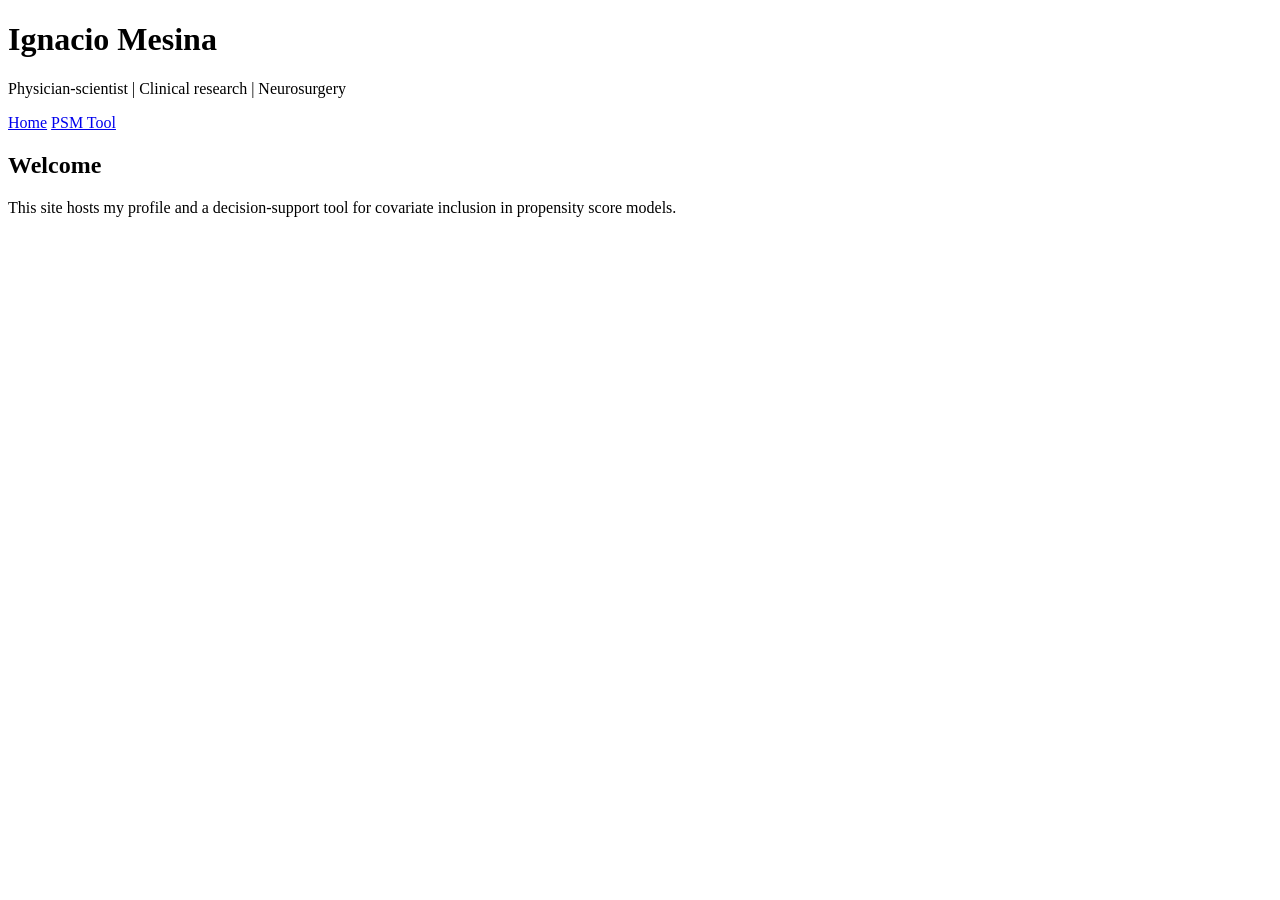
==== index.html @ d2e2aa37 "Create index.html" ====
<!DOCTYPE html>
<html lang="en">
<head>
  <meta charset="UTF-8">
  <meta name="viewport" content="width=device-width, initial-scale=1.0">
  <title>Ignacio Mesina</title>
  <link rel="stylesheet" href="style.css">
</head>
<body>
  <header>
    <h1>Ignacio Mesina</h1>
    <p>Physician-scientist | Clinical research | Neurosurgery</p>
    <nav>
      <a href="index.html">Home</a>
      <a href="psm-tool.html">PSM Tool</a>
    </nav>
  </header>

  <main>
    <section>
      <h2>Welcome</h2>
      <p>This site hosts my profile and a decision-support tool for covariate inclusion in propensity score models.</p>
    </section>
  </main>
</body>
</html>
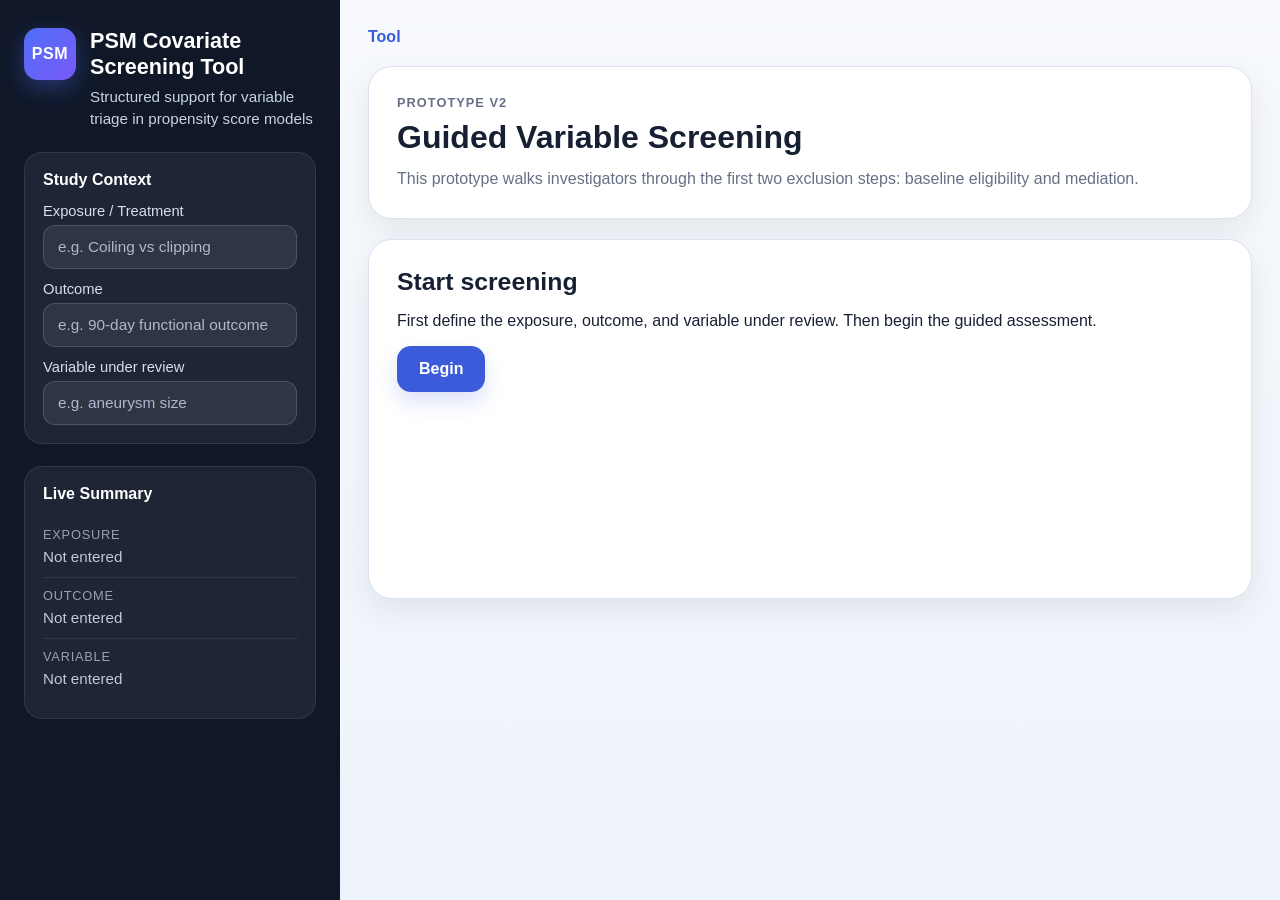
==== commit 091657ac: "Update index.html v1.1" ====
--- a/index.html
+++ b/index.html
@@ -1,26 +1,126 @@
 <!DOCTYPE html>
 <html lang="en">
 <head>
-  <meta charset="UTF-8">
-  <meta name="viewport" content="width=device-width, initial-scale=1.0">
-  <title>Ignacio Mesina</title>
-  <link rel="stylesheet" href="style.css">
+  <meta charset="UTF-8" />
+  <meta name="viewport" content="width=device-width, initial-scale=1.0" />
+  <title>PSM Covariate Screening Tool</title>
+  <link rel="stylesheet" href="style.css" />
 </head>
 <body>
-  <header>
-    <h1>Ignacio Mesina</h1>
-    <p>Physician-scientist | Clinical research | Neurosurgery</p>
-    <nav>
-      <a href="index.html">Home</a>
-      <a href="psm-tool.html">PSM Tool</a>
-    </nav>
-  </header>
+  <div class="app-shell">
+    <aside class="sidebar">
+      <div class="brand">
+        <div class="brand-badge">PSM</div>
+        <div>
+          <h1>PSM Covariate Screening Tool</h1>
+          <p class="brand-subtitle">Structured support for variable triage in propensity score models</p>
+        </div>
+      </div>
 
-  <main>
-    <section>
-      <h2>Welcome</h2>
-      <p>This site hosts my profile and a decision-support tool for covariate inclusion in propensity score models.</p>
-    </section>
-  </main>
+      <div class="context-card">
+        <h2>Study Context</h2>
+
+        <label for="exposure">Exposure / Treatment</label>
+        <input
+          type="text"
+          id="exposure"
+          placeholder="e.g. Coiling vs clipping"
+        />
+
+        <label for="outcome">Outcome</label>
+        <input
+          type="text"
+          id="outcome"
+          placeholder="e.g. 90-day functional outcome"
+        />
+
+        <label for="variableName">Variable under review</label>
+        <input
+          type="text"
+          id="variableName"
+          placeholder="e.g. aneurysm size"
+        />
+      </div>
+
+      <div class="live-context">
+        <h2>Live Summary</h2>
+        <div class="summary-row">
+          <span class="summary-label">Exposure</span>
+          <span id="liveExposure" class="summary-value muted">Not entered</span>
+        </div>
+        <div class="summary-row">
+          <span class="summary-label">Outcome</span>
+          <span id="liveOutcome" class="summary-value muted">Not entered</span>
+        </div>
+        <div class="summary-row">
+          <span class="summary-label">Variable</span>
+          <span id="liveVariable" class="summary-value muted">Not entered</span>
+        </div>
+      </div>
+    </aside>
+
+    <main class="main-content">
+      <header class="topbar">
+        <nav>
+          <a href="index.html" class="active">Tool</a>
+        </nav>
+      </header>
+
+      <section class="hero-card">
+        <p class="eyebrow">Prototype v2</p>
+        <h2>Guided Variable Screening</h2>
+        <p>
+          This prototype walks investigators through the first two exclusion steps:
+          baseline eligibility and mediation.
+        </p>
+      </section>
+
+      <section class="flow-card">
+        <div id="introStep" class="step active">
+          <h3>Start screening</h3>
+          <p>
+            First define the exposure, outcome, and variable under review. Then begin the guided assessment.
+          </p>
+          <button id="startBtn" class="primary-btn">Begin</button>
+        </div>
+
+        <div id="step1" class="step hidden">
+          <div class="step-meta">Step 1 of 2</div>
+          <h3>Baseline check</h3>
+          <p class="question">
+            Does the variable reflect baseline status or a clinical feature already established when treatment selection occurred?
+          </p>
+          <p class="help-text">
+            If the variable arose only after treatment initiation or was defined using post-treatment information, it should not be included in the propensity score model.
+          </p>
+
+          <div class="button-group">
+            <button class="answer-btn" onclick="handleStep1('yes')">Yes</button>
+            <button class="answer-btn secondary" onclick="handleStep1('no')">No</button>
+          </div>
+        </div>
+
+        <div id="step2" class="step hidden">
+          <div class="step-meta">Step 2 of 2</div>
+          <h3>Mediator check</h3>
+          <p class="question">
+            Is the variable part of the mechanism through which treatment may affect the outcome?
+          </p>
+          <p class="help-text">
+            If yes, the variable may function as a mediator and should not be included in the propensity score model.
+          </p>
+
+          <div class="button-group">
+            <button class="answer-btn" onclick="handleStep2('yes')">Yes</button>
+            <button class="answer-btn secondary" onclick="handleStep2('no')">No</button>
+          </div>
+        </div>
+
+        <div id="resultCard" class="result-card hidden"></div>
+      </section>
+    </main>
+  </div>
+
+  <script src="script.js"></script>
 </body>
 </html>
--- a/style.css
+++ b/style.css
@@ -0,0 +1,373 @@
+:root {
+  --bg: #f5f7fb;
+  --panel: #ffffff;
+  --panel-soft: #eef2ff;
+  --text: #172033;
+  --muted: #667085;
+  --accent: #3b5bdb;
+  --accent-dark: #2f4ac4;
+  --border: #dbe2f0;
+  --success-bg: #ecfdf3;
+  --success-border: #9fe3b3;
+  --danger-bg: #fff1f2;
+  --danger-border: #f4b5bf;
+  --shadow: 0 12px 30px rgba(20, 28, 48, 0.08);
+  --radius: 18px;
+}
+
+* {
+  box-sizing: border-box;
+}
+
+body {
+  margin: 0;
+  font-family: Inter, Arial, sans-serif;
+  background: linear-gradient(180deg, #f7f9fc 0%, #eef3fb 100%);
+  color: var(--text);
+}
+
+.app-shell {
+  display: grid;
+  grid-template-columns: 340px 1fr;
+  min-height: 100vh;
+}
+
+.sidebar {
+  background: #101828;
+  color: #ffffff;
+  padding: 28px 24px;
+  display: flex;
+  flex-direction: column;
+  gap: 22px;
+}
+
+.brand {
+  display: flex;
+  gap: 14px;
+  align-items: flex-start;
+}
+
+.brand h1 {
+  font-size: 1.35rem;
+  margin: 0;
+  line-height: 1.2;
+}
+
+.brand-subtitle {
+  margin: 6px 0 0 0;
+  color: #c7d2e5;
+  font-size: 0.95rem;
+  line-height: 1.45;
+}
+
+.brand-badge {
+  width: 52px;
+  height: 52px;
+  border-radius: 14px;
+  background: linear-gradient(135deg, #4f6ef7, #7a5af8);
+  display: flex;
+  align-items: center;
+  justify-content: center;
+  font-weight: 800;
+  letter-spacing: 0.04em;
+  box-shadow: 0 8px 22px rgba(79, 110, 247, 0.35);
+  flex-shrink: 0;
+}
+
+.context-card,
+.live-context {
+  background: rgba(255, 255, 255, 0.06);
+  border: 1px solid rgba(255, 255, 255, 0.09);
+  border-radius: var(--radius);
+  padding: 18px;
+  backdrop-filter: blur(8px);
+}
+
+.context-card h2,
+.live-context h2 {
+  margin: 0 0 14px 0;
+  font-size: 1rem;
+}
+
+label {
+  display: block;
+  margin: 12px 0 6px 0;
+  font-size: 0.92rem;
+  color: #d7def0;
+}
+
+input {
+  width: 100%;
+  padding: 12px 14px;
+  border-radius: 12px;
+  border: 1px solid rgba(255, 255, 255, 0.15);
+  background: rgba(255, 255, 255, 0.08);
+  color: white;
+  font-size: 0.96rem;
+  outline: none;
+}
+
+input::placeholder {
+  color: #aeb8cf;
+}
+
+input:focus {
+  border-color: #8ea2ff;
+  box-shadow: 0 0 0 3px rgba(78, 108, 255, 0.22);
+}
+
+.summary-row {
+  display: flex;
+  flex-direction: column;
+  gap: 4px;
+  padding: 10px 0;
+  border-bottom: 1px solid rgba(255, 255, 255, 0.08);
+}
+
+.summary-row:last-child {
+  border-bottom: none;
+}
+
+.summary-label {
+  font-size: 0.8rem;
+  text-transform: uppercase;
+  letter-spacing: 0.06em;
+  color: #98a2b3;
+}
+
+.summary-value {
+  font-size: 0.95rem;
+  line-height: 1.4;
+}
+
+.muted {
+  color: #c2cadb;
+}
+
+.main-content {
+  padding: 28px;
+}
+
+.topbar {
+  margin-bottom: 20px;
+}
+
+.topbar nav a {
+  color: var(--accent);
+  text-decoration: none;
+  font-weight: 600;
+}
+
+.hero-card,
+.flow-card {
+  background: var(--panel);
+  border: 1px solid var(--border);
+  border-radius: 24px;
+  box-shadow: var(--shadow);
+}
+
+.hero-card {
+  padding: 26px 28px;
+  margin-bottom: 20px;
+}
+
+.hero-card h2 {
+  margin: 6px 0 10px 0;
+  font-size: 2rem;
+}
+
+.hero-card p {
+  margin: 0;
+  max-width: 760px;
+  line-height: 1.6;
+  color: var(--muted);
+}
+
+.eyebrow {
+  display: inline-block;
+  margin: 0;
+  font-size: 0.8rem;
+  text-transform: uppercase;
+  letter-spacing: 0.08em;
+  color: var(--accent);
+  font-weight: 700;
+}
+
+.flow-card {
+  padding: 28px;
+  min-height: 360px;
+}
+
+.step {
+  animation: fadeSlide 0.35s ease;
+}
+
+.hidden {
+  display: none;
+}
+
+.step-meta {
+  color: var(--accent);
+  font-size: 0.88rem;
+  font-weight: 700;
+  margin-bottom: 10px;
+}
+
+.step h3 {
+  margin: 0 0 10px 0;
+  font-size: 1.55rem;
+}
+
+.question {
+  font-size: 1.2rem;
+  line-height: 1.55;
+  margin-bottom: 12px;
+  max-width: 850px;
+}
+
+.help-text {
+  color: var(--muted);
+  max-width: 820px;
+  line-height: 1.6;
+  margin-bottom: 24px;
+}
+
+.button-group {
+  display: flex;
+  gap: 14px;
+  flex-wrap: wrap;
+}
+
+.primary-btn,
+.answer-btn {
+  border: none;
+  border-radius: 14px;
+  padding: 14px 22px;
+  font-size: 1rem;
+  font-weight: 700;
+  cursor: pointer;
+  transition: transform 0.15s ease, box-shadow 0.15s ease, background 0.15s ease;
+}
+
+.primary-btn,
+.answer-btn {
+  background: var(--accent);
+  color: white;
+  box-shadow: 0 10px 20px rgba(59, 91, 219, 0.18);
+}
+
+.primary-btn:hover,
+.answer-btn:hover {
+  transform: translateY(-1px);
+  background: var(--accent-dark);
+}
+
+.answer-btn.secondary {
+  background: #eef2ff;
+  color: var(--accent);
+  box-shadow: none;
+}
+
+.answer-btn.secondary:hover {
+  background: #dfe7ff;
+}
+
+.result-card {
+  border-radius: 18px;
+  padding: 22px;
+  margin-top: 10px;
+  border: 1px solid var(--border);
+  animation: fadeSlide 0.35s ease;
+}
+
+.result-card.exclude {
+  background: var(--danger-bg);
+  border-color: var(--danger-border);
+}
+
+.result-card.continue {
+  background: var(--success-bg);
+  border-color: var(--success-border);
+}
+
+.result-kicker {
+  font-size: 0.84rem;
+  text-transform: uppercase;
+  letter-spacing: 0.08em;
+  font-weight: 800;
+  margin-bottom: 10px;
+}
+
+.result-card h3 {
+  margin: 0 0 12px 0;
+  font-size: 1.5rem;
+}
+
+.result-card p {
+  margin: 0 0 12px 0;
+  line-height: 1.6;
+}
+
+.result-path {
+  margin-top: 16px;
+  padding-top: 14px;
+  border-top: 1px solid rgba(23, 32, 51, 0.1);
+}
+
+.result-path ul {
+  margin: 8px 0 0 18px;
+  padding: 0;
+}
+
+.result-path li {
+  margin-bottom: 8px;
+  line-height: 1.45;
+}
+
+.restart-btn {
+  margin-top: 18px;
+  background: #172033;
+  color: white;
+  border: none;
+  border-radius: 12px;
+  padding: 12px 18px;
+  font-weight: 700;
+  cursor: pointer;
+}
+
+.restart-btn:hover {
+  background: #0f1728;
+}
+
+@keyframes fadeSlide {
+  from {
+    opacity: 0;
+    transform: translateY(8px);
+  }
+  to {
+    opacity: 1;
+    transform: translateY(0);
+  }
+}
+
+@media (max-width: 980px) {
+  .app-shell {
+    grid-template-columns: 1fr;
+  }
+
+  .sidebar {
+    padding-bottom: 12px;
+  }
+
+  .main-content {
+    padding: 18px;
+  }
+
+  .hero-card h2 {
+    font-size: 1.6rem;
+  }
+
+  .question {
+    font-size: 1.08rem;
+  }
+}
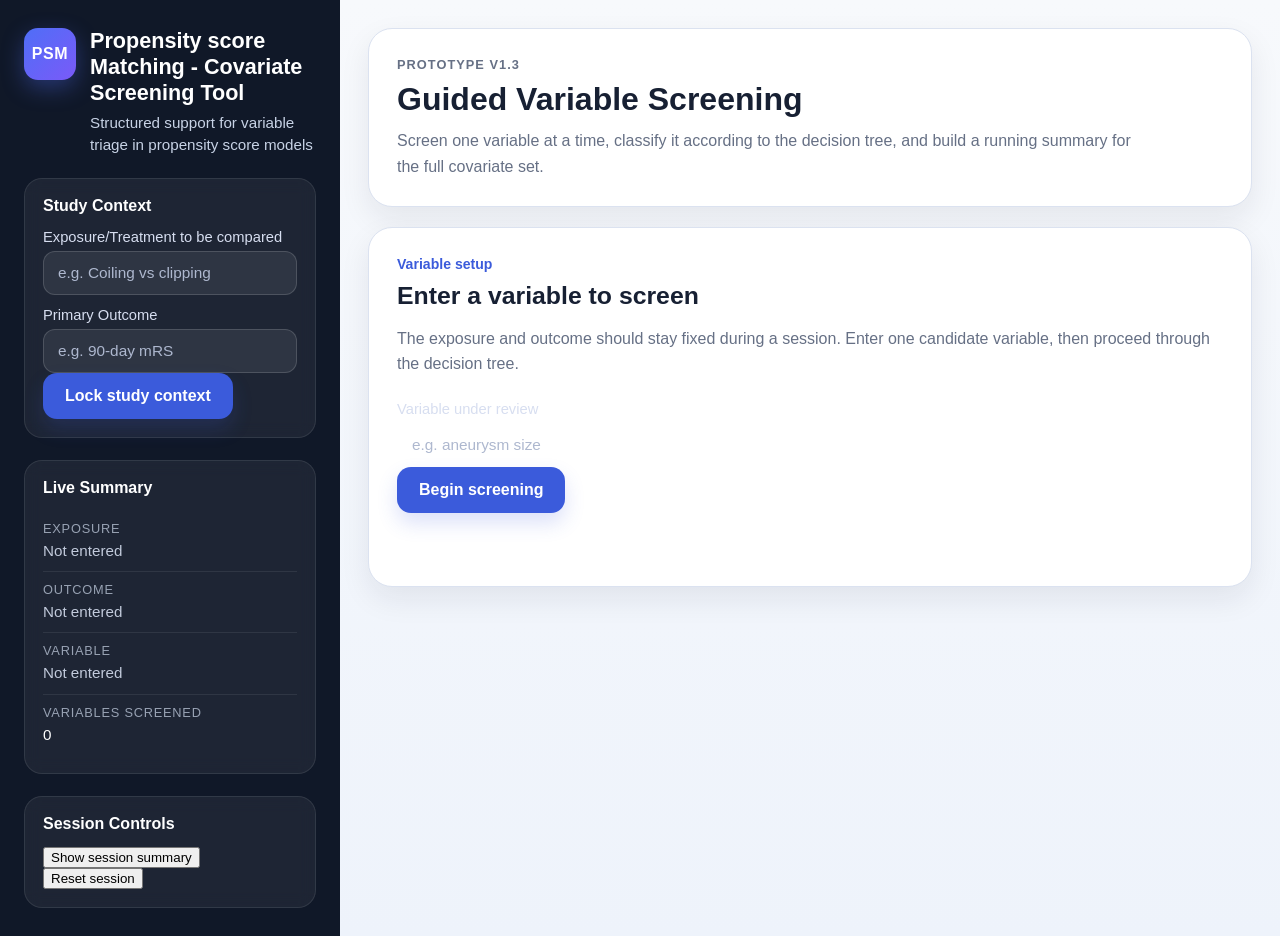
==== commit 13106899: "Update index.html v1.3" ====
--- a/index.html
+++ b/index.html
@@ -12,34 +12,23 @@
       <div class="brand">
         <div class="brand-badge">PSM</div>
         <div>
-          <h1>PSM Covariate Screening Tool</h1>
-          <p class="brand-subtitle">Structured support for variable triage in propensity score models</p>
+          <h1>Propensity score Matching - Covariate Screening Tool</h1>
+          <p class="brand-subtitle">
+            Structured support for variable triage in propensity score models
+          </p>
         </div>
       </div>
 
       <div class="context-card">
         <h2>Study Context</h2>
 
-        <label for="exposure">Exposure / Treatment</label>
-        <input
-          type="text"
-          id="exposure"
-          placeholder="e.g. Coiling vs clipping"
-        />
+        <label for="exposure">Exposure/Treatment to be compared</label>
+        <input id="exposure" type="text" placeholder="e.g. Coiling vs clipping" />
 
-        <label for="outcome">Outcome</label>
-        <input
-          type="text"
-          id="outcome"
-          placeholder="e.g. 90-day functional outcome"
-        />
+        <label for="outcome">Primary Outcome</label>
+        <input id="outcome" type="text" placeholder="e.g. 90-day mRS" />
 
-        <label for="variableName">Variable under review</label>
-        <input
-          type="text"
-          id="variableName"
-          placeholder="e.g. aneurysm size"
-        />
+        <button id="lockContextBtn" class="primary-btn small-btn">Lock study context</button>
       </div>
 
       <div class="live-context">
@@ -56,67 +45,61 @@
           <span class="summary-label">Variable</span>
           <span id="liveVariable" class="summary-value muted">Not entered</span>
         </div>
+        <div class="summary-row">
+          <span class="summary-label">Variables screened</span>
+          <span id="liveCount" class="summary-value">0</span>
+        </div>
+      </div>
+
+      <div class="live-context">
+        <h2>Session Controls</h2>
+        <button id="showSummaryBtn" class="secondary-btn full-btn">Show session summary</button>
+        <button id="resetSessionBtn" class="danger-btn full-btn">Reset session</button>
       </div>
     </aside>
 
     <main class="main-content">
-      <header class="topbar">
-        <nav>
-          <a href="index.html" class="active">Tool</a>
-        </nav>
-      </header>
-
       <section class="hero-card">
-        <p class="eyebrow">Prototype v2</p>
+        <p class="eyebrow">Prototype v1.3</p>
         <h2>Guided Variable Screening</h2>
         <p>
-          This prototype walks investigators through the first two exclusion steps:
-          baseline eligibility and mediation.
+          Screen one variable at a time, classify it according to the decision tree,
+          and build a running summary for the full covariate set.
         </p>
       </section>
 
       <section class="flow-card">
-        <div id="introStep" class="step active">
-          <h3>Start screening</h3>
-          <p>
-            First define the exposure, outcome, and variable under review. Then begin the guided assessment.
-          </p>
-          <button id="startBtn" class="primary-btn">Begin</button>
-        </div>
-
-        <div id="step1" class="step hidden">
-          <div class="step-meta">Step 1 of 2</div>
-          <h3>Baseline check</h3>
-          <p class="question">
-            Does the variable reflect baseline status or a clinical feature already established when treatment selection occurred?
-          </p>
+        <div id="variableEntry" class="step active">
+          <div class="step-meta">Variable setup</div>
+          <h3>Enter a variable to screen</h3>
           <p class="help-text">
-            If the variable arose only after treatment initiation or was defined using post-treatment information, it should not be included in the propensity score model.
+            The exposure and outcome should stay fixed during a session. Enter one candidate variable,
+            then proceed through the decision tree.
           </p>
 
+          <label for="variableName" class="inline-label">Variable under review</label>
+          <input id="variableName" type="text" placeholder="e.g. aneurysm size" class="main-input" />
+
           <div class="button-group">
-            <button class="answer-btn" onclick="handleStep1('yes')">Yes</button>
-            <button class="answer-btn secondary" onclick="handleStep1('no')">No</button>
+            <button id="beginVariableBtn" class="primary-btn">Begin screening</button>
           </div>
         </div>
 
-        <div id="step2" class="step hidden">
-          <div class="step-meta">Step 2 of 2</div>
-          <h3>Mediator check</h3>
-          <p class="question">
-            Is the variable part of the mechanism through which treatment may affect the outcome?
-          </p>
-          <p class="help-text">
-            If yes, the variable may function as a mediator and should not be included in the propensity score model.
-          </p>
+        <div id="questionCard" class="step hidden">
+          <div id="stepMeta" class="step-meta"></div>
+          <h3 id="stepTitle"></h3>
+          <p id="stepQuestion" class="question"></p>
+          <p id="stepHelp" class="help-text"></p>
 
           <div class="button-group">
-            <button class="answer-btn" onclick="handleStep2('yes')">Yes</button>
-            <button class="answer-btn secondary" onclick="handleStep2('no')">No</button>
+            <button class="answer-btn" id="yesBtn">Yes</button>
+            <button class="answer-btn secondary" id="noBtn">No</button>
           </div>
         </div>
 
         <div id="resultCard" class="result-card hidden"></div>
+
+        <div id="summaryCard" class="summary-card hidden"></div>
       </section>
     </main>
   </div>
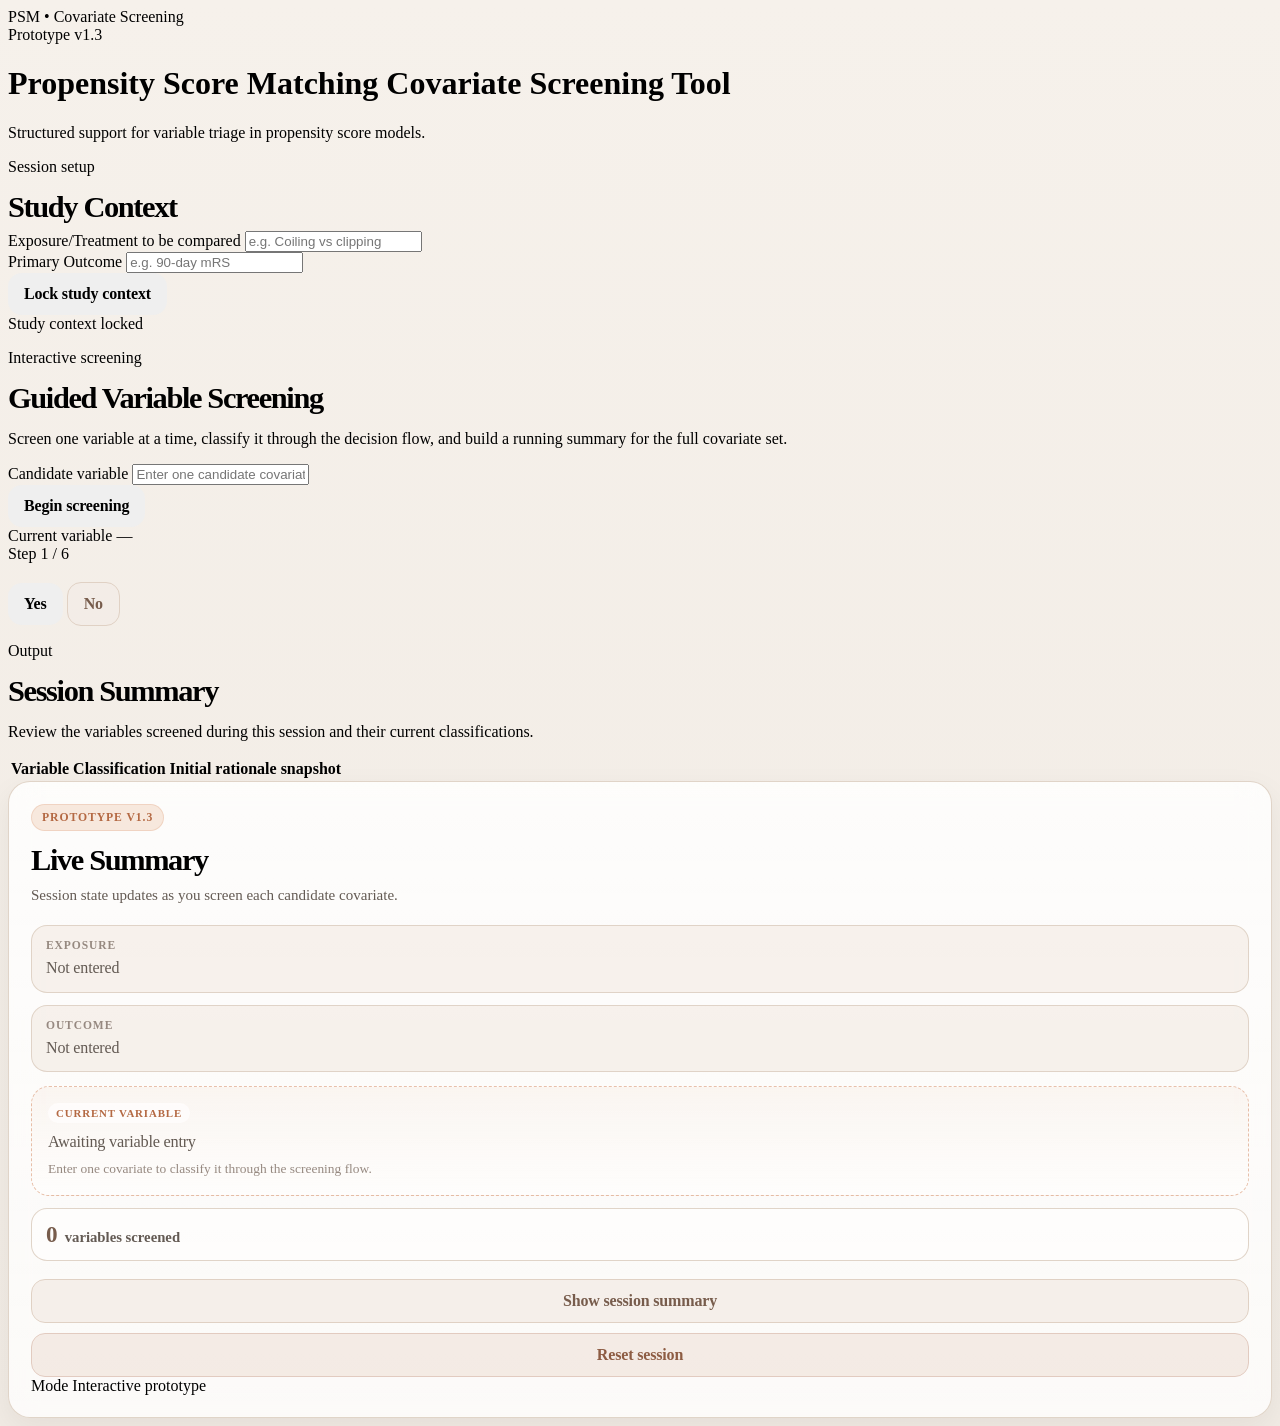
==== commit 300e1195: "Update index.html" ====
--- a/index.html
+++ b/index.html
@@ -8,100 +8,202 @@
 </head>
 <body>
   <div class="app-shell">
-    <aside class="sidebar">
-      <div class="brand">
-        <div class="brand-badge">PSM</div>
-        <div>
-          <h1>Propensity score Matching - Covariate Screening Tool</h1>
-          <p class="brand-subtitle">
-            Structured support for variable triage in propensity score models
+    <div class="top-strip">
+      <div class="kicker">PSM • Covariate Screening</div>
+    </div>
+
+    <header class="hero-card">
+      <div class="hero-meta">
+        <span class="hero-chip">Prototype v1.3</span>
+      </div>
+
+      <h1 class="hero-title">
+        Propensity Score Matching <span class="accent">Covariate Screening Tool</span>
+      </h1>
+
+      <p class="hero-subtitle">
+        Structured support for variable triage in propensity score models.
+      </p>
+    </header>
+
+    <div class="layout-grid">
+      <main class="panel panel-main">
+        <section class="module-block">
+          <div class="module-header">
+            <div>
+              <p class="module-kicker">Session setup</p>
+              <h2 class="section-title">Study Context</h2>
+            </div>
+          </div>
+
+          <div class="field-grid">
+            <div class="field">
+              <label for="exposureInput">Exposure/Treatment to be compared</label>
+              <input
+                id="exposureInput"
+                class="main-input"
+                type="text"
+                placeholder="e.g. Coiling vs clipping"
+              />
+            </div>
+
+            <div class="field">
+              <label for="outcomeInput">Primary Outcome</label>
+              <input
+                id="outcomeInput"
+                class="main-input"
+                type="text"
+                placeholder="e.g. 90-day mRS"
+              />
+            </div>
+          </div>
+
+          <div class="context-actions">
+            <button id="lockContextBtn" class="btn btn-primary">
+              Lock study context
+            </button>
+
+            <div id="contextStatus" class="context-status hidden" aria-live="polite">
+              <span class="context-status-dot"></span>
+              <span>Study context locked</span>
+            </div>
+          </div>
+        </section>
+
+        <section class="module-block">
+          <div class="module-header">
+            <div>
+              <p class="module-kicker">Interactive screening</p>
+              <h2 class="section-title">Guided Variable Screening</h2>
+            </div>
+          </div>
+
+          <p class="module-intro">
+            Screen one variable at a time, classify it through the decision flow, and build a running summary for the full covariate set.
           </p>
+
+          <div id="variableEntry" class="variable-entry-card step">
+            <label for="variableInput" class="inline-label">Candidate variable</label>
+            <input
+              id="variableInput"
+              class="main-input"
+              type="text"
+              placeholder="Enter one candidate covariate"
+            />
+
+            <div class="variable-entry-actions">
+              <button id="beginScreenBtn" class="btn btn-primary">
+                Begin screening
+              </button>
+            </div>
+          </div>
+
+          <div id="screeningFlow" class="flow-card hidden">
+            <div class="flow-topbar">
+              <div class="flow-current">
+                <span class="flow-current-label">Current variable</span>
+                <span id="flowCurrentVariable" class="flow-current-value">—</span>
+              </div>
+
+              <div class="flow-progress">
+                <span class="flow-progress-label">Step</span>
+                <span id="flowStepCounter" class="flow-progress-value">1 / 6</span>
+              </div>
+            </div>
+
+            <div id="questionCard" class="step">
+              <div id="stepMeta" class="step-meta"></div>
+              <h3 id="stepTitle"></h3>
+              <p id="stepQuestion" class="question"></p>
+              <p id="stepHelp" class="help-text"></p>
+
+              <div class="button-group">
+                <button class="btn btn-primary answer-btn" id="yesBtn">Yes</button>
+                <button class="btn btn-secondary answer-btn" id="noBtn">No</button>
+              </div>
+            </div>
+          </div>
+
+          <div id="resultCard" class="result-card hidden" aria-live="polite"></div>
+
+          <section id="summarySection" class="summary-card hidden">
+            <div class="module-header">
+              <div>
+                <p class="module-kicker">Output</p>
+                <h2 class="section-title">Session Summary</h2>
+              </div>
+            </div>
+
+            <p class="module-intro">
+              Review the variables screened during this session and their current classifications.
+            </p>
+
+            <div class="summary-table-wrap">
+              <table class="summary-table">
+                <thead>
+                  <tr>
+                    <th>Variable</th>
+                    <th>Classification</th>
+                    <th>Initial rationale snapshot</th>
+                  </tr>
+                </thead>
+                <tbody id="summaryTableBody"></tbody>
+              </table>
+            </div>
+          </section>
+        </section>
+      </main>
+
+      <aside class="panel panel-side">
+        <div class="panel-eyebrow">Prototype v1.3</div>
+
+        <h2 class="section-title side-title">Live Summary</h2>
+        <p class="panel-subtitle">
+          Session state updates as you screen each candidate covariate.
+        </p>
+
+        <div class="summary-stack">
+          <div class="summary-item">
+            <span class="summary-label">Exposure</span>
+            <span id="liveExposure" class="summary-value is-empty">Not entered</span>
+          </div>
+
+          <div class="summary-item">
+            <span class="summary-label">Outcome</span>
+            <span id="liveOutcome" class="summary-value is-empty">Not entered</span>
+          </div>
+
+          <div class="variable-slot">
+            <span class="variable-slot-label">Current variable</span>
+            <span id="liveVariable" class="variable-slot-value is-empty">Awaiting variable entry</span>
+            <span id="liveVariableHint" class="variable-slot-hint">
+              Enter one covariate to classify it through the screening flow.
+            </span>
+          </div>
+
+          <div class="summary-counter">
+            <span id="liveCount" class="summary-counter-number">0</span>
+            <span class="summary-counter-label">variables screened</span>
+          </div>
         </div>
-      </div>
-
-      <div class="context-card">
-        <h2>Study Context</h2>
-
-        <label for="exposure">Exposure/Treatment to be compared</label>
-        <input id="exposure" type="text" placeholder="e.g. Coiling vs clipping" />
-
-        <label for="outcome">Primary Outcome</label>
-        <input id="outcome" type="text" placeholder="e.g. 90-day mRS" />
-
-        <button id="lockContextBtn" class="primary-btn small-btn">Lock study context</button>
-      </div>
-
-      <div class="live-context">
-        <h2>Live Summary</h2>
-        <div class="summary-row">
-          <span class="summary-label">Exposure</span>
-          <span id="liveExposure" class="summary-value muted">Not entered</span>
+
+        <div class="action-row side-actions">
+          <button id="showSummaryBtn" class="btn btn-secondary btn-full">
+            Show session summary
+          </button>
+          <button id="resetSessionBtn" class="btn btn-danger btn-full">
+            Reset session
+          </button>
         </div>
-        <div class="summary-row">
-          <span class="summary-label">Outcome</span>
-          <span id="liveOutcome" class="summary-value muted">Not entered</span>
+
+        <div class="side-divider"></div>
+
+        <div class="mini-meta">
+          <span class="mini-meta-label">Mode</span>
+          <span class="mini-meta-value">Interactive prototype</span>
         </div>
-        <div class="summary-row">
-          <span class="summary-label">Variable</span>
-          <span id="liveVariable" class="summary-value muted">Not entered</span>
-        </div>
-        <div class="summary-row">
-          <span class="summary-label">Variables screened</span>
-          <span id="liveCount" class="summary-value">0</span>
-        </div>
-      </div>
-
-      <div class="live-context">
-        <h2>Session Controls</h2>
-        <button id="showSummaryBtn" class="secondary-btn full-btn">Show session summary</button>
-        <button id="resetSessionBtn" class="danger-btn full-btn">Reset session</button>
-      </div>
-    </aside>
-
-    <main class="main-content">
-      <section class="hero-card">
-        <p class="eyebrow">Prototype v1.3</p>
-        <h2>Guided Variable Screening</h2>
-        <p>
-          Screen one variable at a time, classify it according to the decision tree,
-          and build a running summary for the full covariate set.
-        </p>
-      </section>
-
-      <section class="flow-card">
-        <div id="variableEntry" class="step active">
-          <div class="step-meta">Variable setup</div>
-          <h3>Enter a variable to screen</h3>
-          <p class="help-text">
-            The exposure and outcome should stay fixed during a session. Enter one candidate variable,
-            then proceed through the decision tree.
-          </p>
-
-          <label for="variableName" class="inline-label">Variable under review</label>
-          <input id="variableName" type="text" placeholder="e.g. aneurysm size" class="main-input" />
-
-          <div class="button-group">
-            <button id="beginVariableBtn" class="primary-btn">Begin screening</button>
-          </div>
-        </div>
-
-        <div id="questionCard" class="step hidden">
-          <div id="stepMeta" class="step-meta"></div>
-          <h3 id="stepTitle"></h3>
-          <p id="stepQuestion" class="question"></p>
-          <p id="stepHelp" class="help-text"></p>
-
-          <div class="button-group">
-            <button class="answer-btn" id="yesBtn">Yes</button>
-            <button class="answer-btn secondary" id="noBtn">No</button>
-          </div>
-        </div>
-
-        <div id="resultCard" class="result-card hidden"></div>
-
-        <div id="summaryCard" class="summary-card hidden"></div>
-      </section>
-    </main>
+      </aside>
+    </div>
   </div>
 
   <script src="script.js"></script>
--- a/style.css
+++ b/style.css
@@ -1,373 +1,242 @@
 :root {
-  --bg: #f5f7fb;
-  --panel: #ffffff;
-  --panel-soft: #eef2ff;
-  --text: #172033;
-  --muted: #667085;
-  --accent: #3b5bdb;
-  --accent-dark: #2f4ac4;
-  --border: #dbe2f0;
-  --success-bg: #ecfdf3;
-  --success-border: #9fe3b3;
-  --danger-bg: #fff1f2;
-  --danger-border: #f4b5bf;
-  --shadow: 0 12px 30px rgba(20, 28, 48, 0.08);
-  --radius: 18px;
-}
-
-* {
-  box-sizing: border-box;
+  --bg: #f2ede7;
+  --surface: rgba(255, 255, 255, 0.80);
+  --surface-strong: rgba(255, 255, 255, 0.90);
+  --surface-warm: #f3ebe3;
+
+  --text: #1d1916;
+  --text-soft: #635a53;
+  --text-faint: #968980;
+
+  --line: #dfd2c6;
+  --line-strong: #cfbeb0;
+
+  --cedar: #9a7966;
+  --cedar-deep: #775c4c;
+  --cedar-soft: #eee0d5;
+
+  --mamey: #d4885f;
+  --mamey-soft: #f4dfd2;
+  --mamey-deep: #b46943;
+
+  --shadow-sm: 0 10px 30px rgba(40, 24, 14, 0.06);
+  --shadow-md: 0 24px 60px rgba(40, 24, 14, 0.09);
+
+  --radius-sm: 14px;
+  --radius-md: 22px;
+  --radius-lg: 30px;
 }
 
 body {
-  margin: 0;
-  font-family: Inter, Arial, sans-serif;
-  background: linear-gradient(180deg, #f7f9fc 0%, #eef3fb 100%);
+  background:
+    linear-gradient(180deg, #f6f1eb 0%, #f1ebe4 100%);
+}
+
+/* slightly stronger overall atmosphere */
+body::before {
+  opacity: 0.68;
+}
+
+.panel-side {
+  padding: 22px;
+  position: sticky;
+  top: 14px;
+  border: 1px solid rgba(223, 210, 198, 0.95);
+  border-radius: var(--radius-md);
+  background: linear-gradient(180deg, rgba(255,255,255,0.84) 0%, rgba(255,255,255,0.76) 100%);
+  backdrop-filter: blur(14px);
+  box-shadow: var(--shadow-sm);
+}
+
+.panel-eyebrow {
+  display: inline-flex;
+  align-items: center;
+  margin-bottom: 14px;
+  padding: 6px 10px;
+  border-radius: 999px;
+  background: rgba(244, 223, 210, 0.72);
+  border: 1px solid rgba(212, 136, 95, 0.22);
+  color: var(--mamey-deep);
+  font-size: 0.73rem;
+  font-weight: 700;
+  letter-spacing: 0.08em;
+  text-transform: uppercase;
+}
+
+.section-title {
+  margin: 0 0 8px 0;
+  font-size: 1.9rem;
+  line-height: 1.02;
+  letter-spacing: -0.045em;
+  font-weight: 730;
+}
+
+.panel-subtitle {
+  margin: 0 0 18px 0;
+  color: var(--text-soft);
+  font-size: 0.94rem;
+  line-height: 1.55;
+}
+
+.summary-stack {
+  display: grid;
+  gap: 12px;
+}
+
+.summary-item {
+  padding: 13px 14px;
+  border-radius: 16px;
+  background: rgba(243, 235, 227, 0.62);
+  border: 1px solid rgba(223, 210, 198, 0.95);
+}
+
+.summary-label {
+  display: block;
+  margin-bottom: 6px;
+  color: var(--text-faint);
+  font-size: 0.72rem;
+  font-weight: 750;
+  letter-spacing: 0.08em;
+  text-transform: uppercase;
+}
+
+.summary-value {
+  display: block;
   color: var(--text);
-}
-
-.app-shell {
-  display: grid;
-  grid-template-columns: 340px 1fr;
-  min-height: 100vh;
-}
-
-.sidebar {
-  background: #101828;
-  color: #ffffff;
-  padding: 28px 24px;
+  font-size: 1rem;
+  line-height: 1.35;
+  font-weight: 620;
+  letter-spacing: -0.01em;
+}
+
+.summary-value.is-empty {
+  color: var(--text-soft);
+  font-weight: 500;
+}
+
+/* special awaiting variable box */
+.variable-slot {
+  margin-top: 2px;
+  padding: 16px;
+  border-radius: 18px;
+  border: 1.5px dashed rgba(212, 136, 95, 0.52);
+  background:
+    linear-gradient(180deg, rgba(244, 223, 210, 0.24) 0%, rgba(255,255,255,0.42) 100%);
+}
+
+.variable-slot-label {
+  display: inline-flex;
+  align-items: center;
+  margin-bottom: 8px;
+  padding: 4px 8px;
+  border-radius: 999px;
+  background: rgba(255,255,255,0.65);
+  color: var(--mamey-deep);
+  font-size: 0.68rem;
+  font-weight: 750;
+  letter-spacing: 0.08em;
+  text-transform: uppercase;
+}
+
+.variable-slot-value {
+  display: block;
+  margin-bottom: 6px;
+  color: var(--text);
+  font-size: 1.02rem;
+  line-height: 1.35;
+  font-weight: 650;
+  letter-spacing: -0.015em;
+}
+
+.variable-slot-value.is-empty {
+  color: var(--text-soft);
+  font-weight: 540;
+}
+
+.variable-slot-hint {
+  color: var(--text-faint);
+  font-size: 0.84rem;
+  line-height: 1.45;
+}
+
+.summary-counter {
+  display: flex;
+  align-items: baseline;
+  gap: 8px;
+  padding: 14px 14px;
+  border-radius: 16px;
+  background: rgba(255,255,255,0.45);
+  border: 1px solid rgba(223, 210, 198, 0.95);
+}
+
+.summary-counter-number {
+  font-size: 1.45rem;
+  line-height: 1;
+  font-weight: 760;
+  letter-spacing: -0.04em;
+  color: var(--cedar-deep);
+}
+
+.summary-counter-label {
+  color: var(--text-soft);
+  font-size: 0.92rem;
+  font-weight: 560;
+}
+
+.action-row {
   display: flex;
   flex-direction: column;
-  gap: 22px;
-}
-
-.brand {
-  display: flex;
-  gap: 14px;
-  align-items: flex-start;
-}
-
-.brand h1 {
-  font-size: 1.35rem;
-  margin: 0;
-  line-height: 1.2;
-}
-
-.brand-subtitle {
-  margin: 6px 0 0 0;
-  color: #c7d2e5;
-  font-size: 0.95rem;
+  gap: 10px;
+  margin-top: 18px;
+}
+
+.btn {
+  appearance: none;
+  border: 0;
+  border-radius: 14px;
+  padding: 12px 16px;
+  font: inherit;
+  font-weight: 650;
+  letter-spacing: -0.01em;
+  cursor: pointer;
+  transition:
+    transform 0.16s ease,
+    box-shadow 0.18s ease,
+    background 0.18s ease,
+    color 0.18s ease;
+}
+
+.btn:hover {
+  transform: translateY(-1px);
+}
+
+.btn-secondary {
+  background: rgba(244, 237, 231, 0.86);
+  color: var(--cedar-deep);
+  border: 1px solid #e0d1c4;
+}
+
+.btn-secondary:hover {
+  background: rgba(238, 228, 219, 0.96);
+}
+
+.btn-danger {
+  background: rgba(243, 232, 225, 0.86);
+  color: #8d5c43;
+  border: 1px solid #e2cbc0;
+}
+
+.btn-danger:hover {
+  background: rgba(238, 224, 215, 0.96);
+}
+
+.btn-full {
+  width: 100%;
+}
+
+.mini-note {
+  margin-top: 14px;
+  color: var(--text-faint);
+  font-size: 0.82rem;
   line-height: 1.45;
 }
-
-.brand-badge {
-  width: 52px;
-  height: 52px;
-  border-radius: 14px;
-  background: linear-gradient(135deg, #4f6ef7, #7a5af8);
-  display: flex;
-  align-items: center;
-  justify-content: center;
-  font-weight: 800;
-  letter-spacing: 0.04em;
-  box-shadow: 0 8px 22px rgba(79, 110, 247, 0.35);
-  flex-shrink: 0;
-}
-
-.context-card,
-.live-context {
-  background: rgba(255, 255, 255, 0.06);
-  border: 1px solid rgba(255, 255, 255, 0.09);
-  border-radius: var(--radius);
-  padding: 18px;
-  backdrop-filter: blur(8px);
-}
-
-.context-card h2,
-.live-context h2 {
-  margin: 0 0 14px 0;
-  font-size: 1rem;
-}
-
-label {
-  display: block;
-  margin: 12px 0 6px 0;
-  font-size: 0.92rem;
-  color: #d7def0;
-}
-
-input {
-  width: 100%;
-  padding: 12px 14px;
-  border-radius: 12px;
-  border: 1px solid rgba(255, 255, 255, 0.15);
-  background: rgba(255, 255, 255, 0.08);
-  color: white;
-  font-size: 0.96rem;
-  outline: none;
-}
-
-input::placeholder {
-  color: #aeb8cf;
-}
-
-input:focus {
-  border-color: #8ea2ff;
-  box-shadow: 0 0 0 3px rgba(78, 108, 255, 0.22);
-}
-
-.summary-row {
-  display: flex;
-  flex-direction: column;
-  gap: 4px;
-  padding: 10px 0;
-  border-bottom: 1px solid rgba(255, 255, 255, 0.08);
-}
-
-.summary-row:last-child {
-  border-bottom: none;
-}
-
-.summary-label {
-  font-size: 0.8rem;
-  text-transform: uppercase;
-  letter-spacing: 0.06em;
-  color: #98a2b3;
-}
-
-.summary-value {
-  font-size: 0.95rem;
-  line-height: 1.4;
-}
-
-.muted {
-  color: #c2cadb;
-}
-
-.main-content {
-  padding: 28px;
-}
-
-.topbar {
-  margin-bottom: 20px;
-}
-
-.topbar nav a {
-  color: var(--accent);
-  text-decoration: none;
-  font-weight: 600;
-}
-
-.hero-card,
-.flow-card {
-  background: var(--panel);
-  border: 1px solid var(--border);
-  border-radius: 24px;
-  box-shadow: var(--shadow);
-}
-
-.hero-card {
-  padding: 26px 28px;
-  margin-bottom: 20px;
-}
-
-.hero-card h2 {
-  margin: 6px 0 10px 0;
-  font-size: 2rem;
-}
-
-.hero-card p {
-  margin: 0;
-  max-width: 760px;
-  line-height: 1.6;
-  color: var(--muted);
-}
-
-.eyebrow {
-  display: inline-block;
-  margin: 0;
-  font-size: 0.8rem;
-  text-transform: uppercase;
-  letter-spacing: 0.08em;
-  color: var(--accent);
-  font-weight: 700;
-}
-
-.flow-card {
-  padding: 28px;
-  min-height: 360px;
-}
-
-.step {
-  animation: fadeSlide 0.35s ease;
-}
-
-.hidden {
-  display: none;
-}
-
-.step-meta {
-  color: var(--accent);
-  font-size: 0.88rem;
-  font-weight: 700;
-  margin-bottom: 10px;
-}
-
-.step h3 {
-  margin: 0 0 10px 0;
-  font-size: 1.55rem;
-}
-
-.question {
-  font-size: 1.2rem;
-  line-height: 1.55;
-  margin-bottom: 12px;
-  max-width: 850px;
-}
-
-.help-text {
-  color: var(--muted);
-  max-width: 820px;
-  line-height: 1.6;
-  margin-bottom: 24px;
-}
-
-.button-group {
-  display: flex;
-  gap: 14px;
-  flex-wrap: wrap;
-}
-
-.primary-btn,
-.answer-btn {
-  border: none;
-  border-radius: 14px;
-  padding: 14px 22px;
-  font-size: 1rem;
-  font-weight: 700;
-  cursor: pointer;
-  transition: transform 0.15s ease, box-shadow 0.15s ease, background 0.15s ease;
-}
-
-.primary-btn,
-.answer-btn {
-  background: var(--accent);
-  color: white;
-  box-shadow: 0 10px 20px rgba(59, 91, 219, 0.18);
-}
-
-.primary-btn:hover,
-.answer-btn:hover {
-  transform: translateY(-1px);
-  background: var(--accent-dark);
-}
-
-.answer-btn.secondary {
-  background: #eef2ff;
-  color: var(--accent);
-  box-shadow: none;
-}
-
-.answer-btn.secondary:hover {
-  background: #dfe7ff;
-}
-
-.result-card {
-  border-radius: 18px;
-  padding: 22px;
-  margin-top: 10px;
-  border: 1px solid var(--border);
-  animation: fadeSlide 0.35s ease;
-}
-
-.result-card.exclude {
-  background: var(--danger-bg);
-  border-color: var(--danger-border);
-}
-
-.result-card.continue {
-  background: var(--success-bg);
-  border-color: var(--success-border);
-}
-
-.result-kicker {
-  font-size: 0.84rem;
-  text-transform: uppercase;
-  letter-spacing: 0.08em;
-  font-weight: 800;
-  margin-bottom: 10px;
-}
-
-.result-card h3 {
-  margin: 0 0 12px 0;
-  font-size: 1.5rem;
-}
-
-.result-card p {
-  margin: 0 0 12px 0;
-  line-height: 1.6;
-}
-
-.result-path {
-  margin-top: 16px;
-  padding-top: 14px;
-  border-top: 1px solid rgba(23, 32, 51, 0.1);
-}
-
-.result-path ul {
-  margin: 8px 0 0 18px;
-  padding: 0;
-}
-
-.result-path li {
-  margin-bottom: 8px;
-  line-height: 1.45;
-}
-
-.restart-btn {
-  margin-top: 18px;
-  background: #172033;
-  color: white;
-  border: none;
-  border-radius: 12px;
-  padding: 12px 18px;
-  font-weight: 700;
-  cursor: pointer;
-}
-
-.restart-btn:hover {
-  background: #0f1728;
-}
-
-@keyframes fadeSlide {
-  from {
-    opacity: 0;
-    transform: translateY(8px);
-  }
-  to {
-    opacity: 1;
-    transform: translateY(0);
-  }
-}
-
-@media (max-width: 980px) {
-  .app-shell {
-    grid-template-columns: 1fr;
-  }
-
-  .sidebar {
-    padding-bottom: 12px;
-  }
-
-  .main-content {
-    padding: 18px;
-  }
-
-  .hero-card h2 {
-    font-size: 1.6rem;
-  }
-
-  .question {
-    font-size: 1.08rem;
-  }
-}
